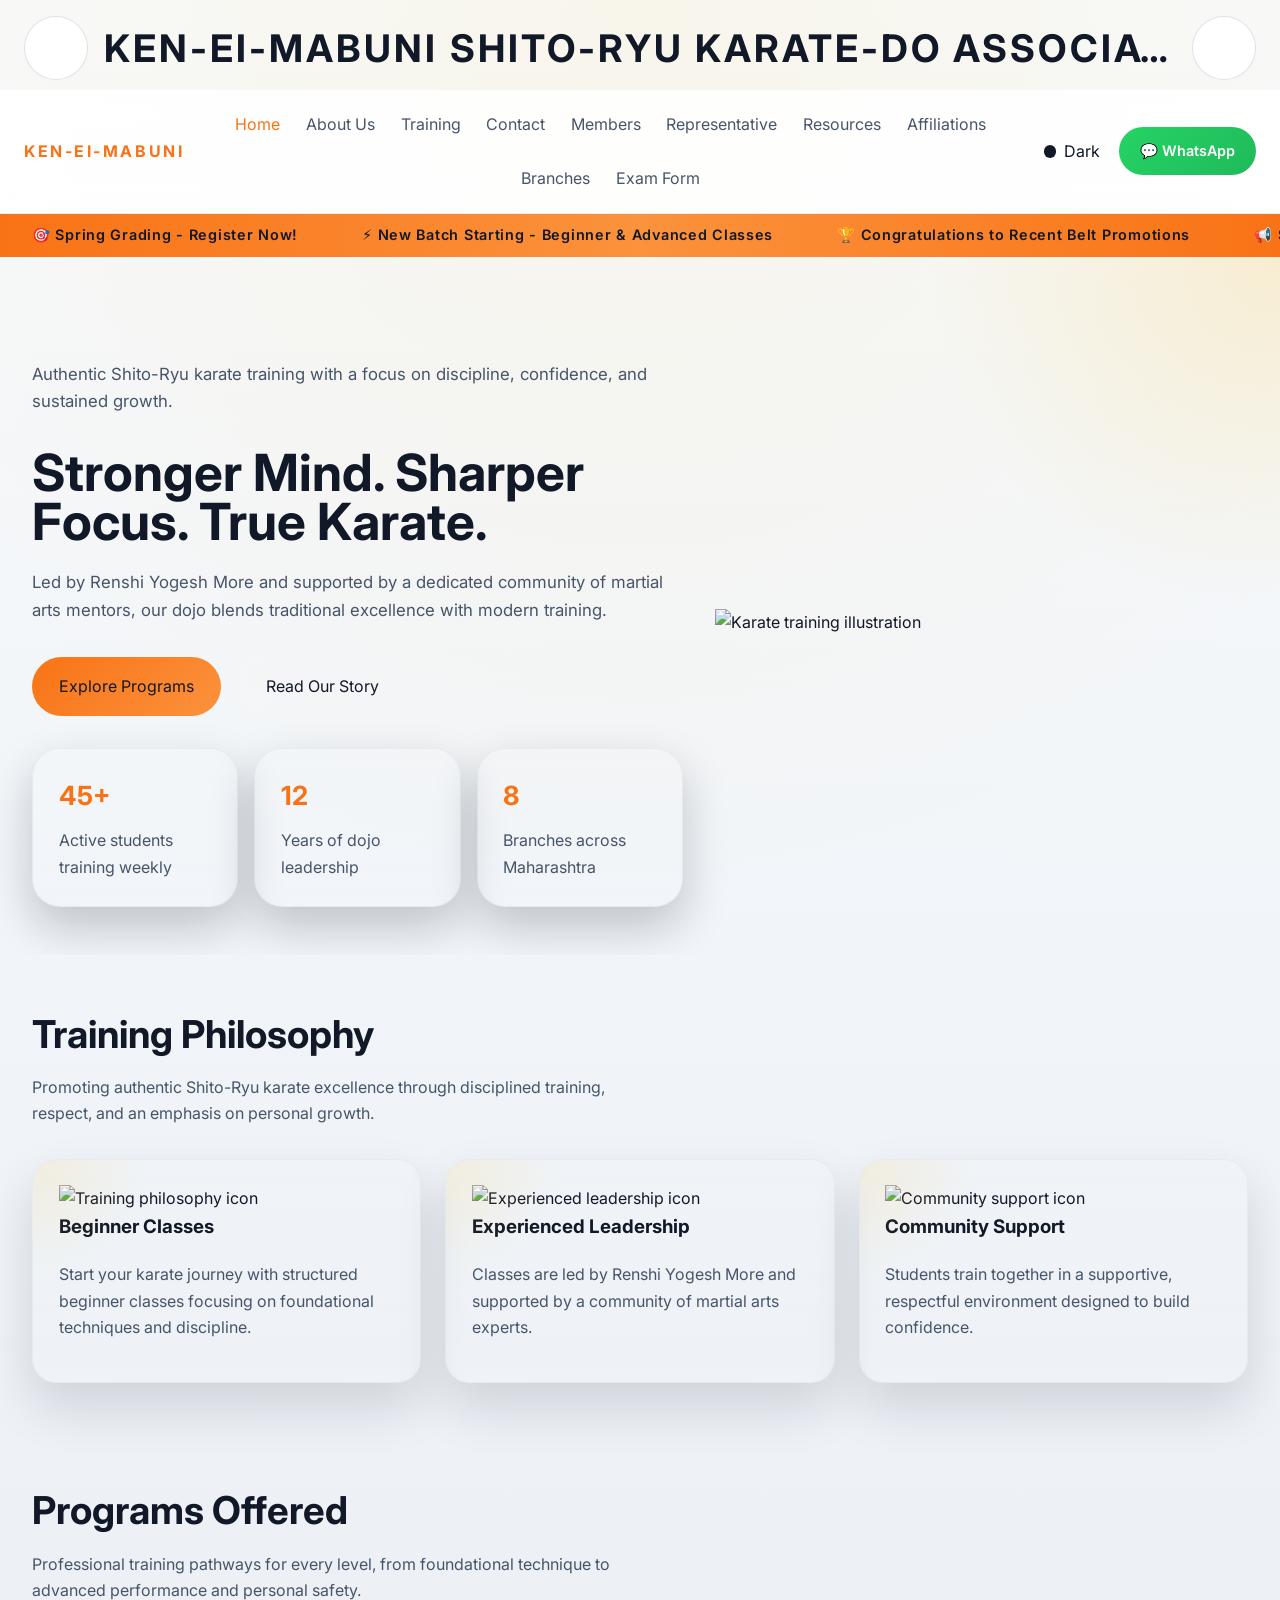
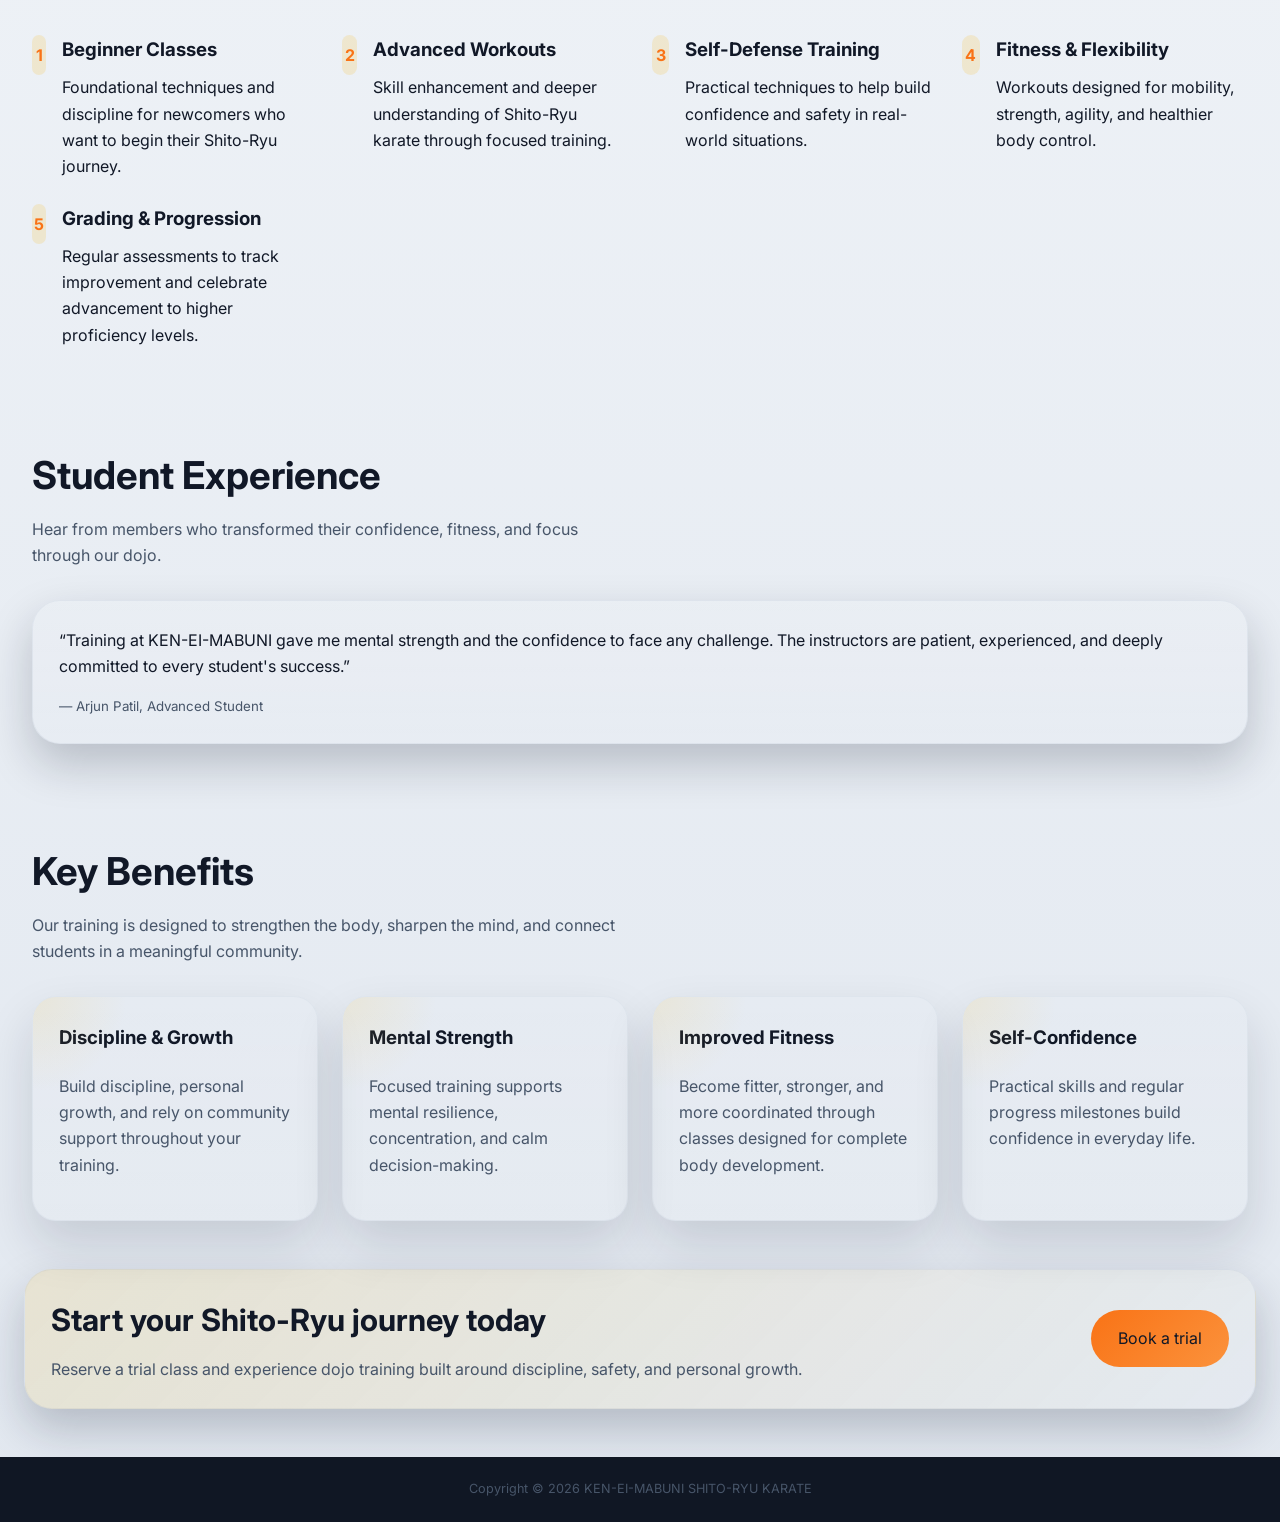
==== index.html @ 8b2d8240 "Add files via upload" ====
<!DOCTYPE html>
<html lang="en">
<head>
  <meta charset="UTF-8">
  <meta name="viewport" content="width=device-width, initial-scale=1.0">
  <title>KEN-EI-MABUNI SHITO-RYU KARATE | Home</title>
  <link rel="stylesheet" href="styles.css">
  <link rel="preconnect" href="https://fonts.googleapis.com">
  <link rel="preconnect" href="https://fonts.gstatic.com" crossorigin>
  <link href="https://fonts.googleapis.com/css2?family=Inter:wght@400;500;600;700;800&display=swap" rel="stylesheet">
</head>
<body>
  <div class="site-shell">
     

    <header class="site-header">
      <div class="header-top">
        <div class="header-logo">
          <img src="assets/Logo and other images/India Associaion logo right.png" alt="">
        </div>
        <div class="header-brand">
          <div class="brand-title" style="font-size: 38px;">KEN-EI-MABUNI SHITO-RYU KARATE-DO ASSOCIATION</div>
        </div>
        <div class="header-logo">
          <img src="assets/Logo and other images/Maha Associaion logo Left.png" alt="">
        </div>
      </div>
      <nav class="navbar" aria-label="Primary navigation">
        <div class="site-title">KEN-EI-MABUNI</div>
        <div class="nav-links" data-menu>
          <a href="index.html">Home</a>
          <a href="about.html">About Us</a>
          <a href="Training.html">Training</a>
          <a href="contact.html">Contact</a>
          <a href="members.html">Members</a>
          <a href="representative.html">Representative</a>
          <a href="resources.html">Resources</a>
          <a href="affiliations.html">Affiliations</a>
          <a href="branches.html">Branches</a>
          <a href="exam.html">Exam Form</a>
        </div>
        <div class="navbar-right">
          <button class="theme-toggle" type="button" aria-label="Toggle theme"><span></span>Light</button>
          <a href="https://wa.me/919850543090?text=Hello%20I%20am%20interested%20in%20Karate%20classes" target="_blank" class="whatsapp-btn">💬 WhatsApp</a>
          <button class="menu-toggle" aria-expanded="false" aria-label="Open navigation">
            <span></span>
          </button>
        </div>
      </nav>
      <div class="updates-ticker">
        <div class="updates-ticker-content">
          <div class="ticker-item">🎯 Spring Grading - Register Now!</div>
          <div class="ticker-item">⚡ New Batch Starting - Beginner & Advanced Classes</div>
          <div class="ticker-item">🏆 Congratulations to Recent Belt Promotions</div>
          <div class="ticker-item">📢 Special Weekend Workshops - Self-Defense Focus</div>
          <div class="ticker-item">🎯 Spring Grading - Register Now!</div>
        </div>
      </div>
    </header>

    <main>
      <section class="hero">
        <div class="hero-grid">
          <div class="hero-copy">
            <p>Authentic Shito-Ryu karate training with a focus on discipline, confidence, and sustained growth.</p>
            <h1>Stronger Mind. Sharper Focus. True Karate.</h1>
            <p>Led by Renshi Yogesh More and supported by a dedicated community of martial arts mentors, our dojo blends traditional excellence with modern training.</p>
            <div class="hero-actions">
              <a class="btn-primary" href="services.html">Explore Programs</a>
              <a class="btn-secondary" href="about.html">Read Our Story</a>
            </div>
            <div class="hero-badges">
              <div class="badge-card">
                <strong>45+</strong>
                <span>Active students training weekly</span>
              </div>
              <div class="badge-card">
                <strong>12</strong>
                <span>Years of dojo leadership</span>
              </div>
              <div class="badge-card">
                <strong>8</strong>
                <span>Branches across Maharashtra</span>
              </div>
            </div>
          </div>
          <div class="">
            <img src="assets/Logo and other images/Yog-dress-3-777x1024.png" alt="Karate training illustration">
          </div>
        </div>
      </section>

      <section class="section">
        <div class="section-header">
          <h2>Training Philosophy</h2>
          <p>Promoting authentic Shito-Ryu karate excellence through disciplined training, respect, and an emphasis on personal growth.</p>
        </div>
        <div class="feature-grid">
          <div class="feature-card">
            <img src="assets/Logo and other images/Beginner Classes.jpg" alt="Training philosophy icon">
            <h3>Beginner Classes</h3>
            <p>Start your karate journey with structured beginner classes focusing on foundational techniques and discipline.</p>
          </div>
          <div class="feature-card">
            <img src="assets/Logo and other images/Experienced Leadership.jpg" alt="Experienced leadership icon">
            <h3>Experienced Leadership</h3>
            <p>Classes are led by Renshi Yogesh More and supported by a community of martial arts experts.</p>
          </div>
          <div class="feature-card">
            <img src="assets/Logo and other images/Community Support.jpg" alt="Community support icon">
            <h3>Community Support</h3>
            <p>Students train together in a supportive, respectful environment designed to build confidence.</p>
          </div>
        </div>
      </section>

      <section class="section" id="programs">
        <div class="section-header">
          <h2>Programs Offered</h2>
          <p>Professional training pathways for every level, from foundational technique to advanced performance and personal safety.</p>
        </div>
        <div class="cards-row">
          <div class="list-card">
            <div class="list-card-icon">1</div>
            <div class="list-card-content">
              <h3>Beginner Classes</h3>
              <p>Foundational techniques and discipline for newcomers who want to begin their Shito-Ryu journey.</p>
            </div>
          </div>
          <div class="list-card">
            <div class="list-card-icon">2</div>
            <div class="list-card-content">
              <h3>Advanced Workouts</h3>
              <p>Skill enhancement and deeper understanding of Shito-Ryu karate through focused training.</p>
            </div>
          </div>
          <div class="list-card">
            <div class="list-card-icon">3</div>
            <div class="list-card-content">
              <h3>Self-Defense Training</h3>
              <p>Practical techniques to help build confidence and safety in real-world situations.</p>
            </div>
          </div>
          <div class="list-card">
            <div class="list-card-icon">4</div>
            <div class="list-card-content">
              <h3>Fitness & Flexibility</h3>
              <p>Workouts designed for mobility, strength, agility, and healthier body control.</p>
            </div>
          </div>
          <div class="list-card">
            <div class="list-card-icon">5</div>
            <div class="list-card-content">
              <h3>Grading & Progression</h3>
              <p>Regular assessments to track improvement and celebrate advancement to higher proficiency levels.</p>
            </div>
          </div>
        </div>
      </section>

      <section class="section">
        <div class="section-header">
          <h2>Student Experience</h2>
          <p>Hear from members who transformed their confidence, fitness, and focus through our dojo.</p>
        </div>
        <div class="testimonial-card">
          <p>“Training at KEN-EI-MABUNI gave me mental strength and the confidence to face any challenge. The instructors are patient, experienced, and deeply committed to every student's success.”</p>
          <small>— Arjun Patil, Advanced Student</small>
        </div>
      </section>

      <section class="section">
        <div class="section-header">
          <h2>Key Benefits</h2>
          <p>Our training is designed to strengthen the body, sharpen the mind, and connect students in a meaningful community.</p>
        </div>
        <div class="feature-grid">
          <div class="feature-card">
            <h3>Discipline & Growth</h3>
            <p>Build discipline, personal growth, and rely on community support throughout your training.</p>
          </div>
          <div class="feature-card">
            <h3>Mental Strength</h3>
            <p>Focused training supports mental resilience, concentration, and calm decision-making.</p>
          </div>
          <div class="feature-card">
            <h3>Improved Fitness</h3>
            <p>Become fitter, stronger, and more coordinated through classes designed for complete body development.</p>
          </div>
          <div class="feature-card">
            <h3>Self-Confidence</h3>
            <p>Practical skills and regular progress milestones build confidence in everyday life.</p>
          </div>
        </div>
      </section>

      <section class="section cta-banner">
        <div class="cta-card">
          <div>
            <h2>Start your Shito-Ryu journey today</h2>
            <p>Reserve a trial class and experience dojo training built around discipline, safety, and personal growth.</p>
          </div>
          <a class="btn-primary" href="contact.html">Book a trial</a>
        </div>
      </section>
    </main>

    <footer class="footer">
      <small>Copyright © 2026 KEN-EI-MABUNI SHITO-RYU KARATE</small>
    </footer>
  </div>
  <script src="script.js"></script>
</body>
</html>
---- styles.css ----
:root {
  color-scheme: dark;
  --bg-gradient: radial-gradient(circle at top, rgba(251, 191, 36, 0.12), transparent 32%),
    linear-gradient(180deg, #020617 0%, #0b1222 100%);
  --surface: #111827;
  --surface-soft: #1f2937;
  --surface-muted: #334155;
  --text: #e2e8f0;
  --text-muted: #94a3b8;
  --accent: #fbbf24;
  --accent-strong: #f59e0b;
  --border: rgba(148, 163, 184, 0.15);
  --header-bg: rgba(8, 15, 29, 0.82);
  --header-border: rgba(148, 163, 184, 0.08);
  --shadow: 0 30px 60px rgba(15, 23, 42, 0.35);
}

body.theme-light {
  color-scheme: light;
  --bg-gradient: radial-gradient(circle at top, rgba(251, 191, 36, 0.08), transparent 28%),
    linear-gradient(180deg, #f8fafc 0%, #e2e8f0 100%);
  --surface: #ffffff;
  --surface-soft: #f1f5f9;
  --surface-muted: #94a3b8;
  --text: #111827;
  --text-muted: #475569;
  --accent: #f97316;
  --accent-strong: #fb923c;
  --border: rgba(15, 23, 42, 0.12);
  --header-bg: rgba(255, 255, 255, 0.88);
  --header-border: rgba(15, 23, 42, 0.08);
  --shadow: 0 24px 50px rgba(15, 23, 42, 0.14);
}

* {
  box-sizing: border-box;
}

html {
  scroll-behavior: smooth;
}

body {
  margin: 0;
  font-family: Inter, system-ui, -apple-system, BlinkMacSystemFont, 'Segoe UI', sans-serif;
  background: var(--bg-gradient);
  color: var(--text);
  line-height: 1.65;
}

.updates-ticker {
  background: linear-gradient(90deg, var(--accent), var(--accent-strong), var(--accent));
  color: #111827;
  padding: 0.6rem 0;
  overflow: hidden;
  font-weight: 600;
  font-size: 0.9rem;
  letter-spacing: 0.05em;
}

.updates-ticker-content {
  display: flex;
  animation: scroll-left 30s linear infinite;
  white-space: nowrap;
}

.ticker-item {
  padding: 0 2rem;
  min-width: max-content;
}

@keyframes scroll-left {
  0% { transform: translateX(100%); }
  100% { transform: translateX(-100%); }
}

.updates-ticker-content:hover {
  animation-play-state: paused;
}

img {
  max-width: 100%;
  display: block;
}

a {
  color: inherit;
  text-decoration: none;
}

button,
input,
textarea {
  font: inherit;
}

.site-shell {
  position: relative;
  min-height: 100vh;
  display: flex;
  flex-direction: column;
}

.site-header {
  position: static;
  z-index: 100;
  background: transparent;
  width: 100%;
}

.header-top {
  width: 100%;
  max-width: none;
  margin: 0;
  padding: 1rem clamp(1rem, 4vw, 1.5rem) 0.6rem;
  display: flex;
  align-items: center;
  justify-content: space-between;
  gap: 1rem;
  flex-wrap: wrap;
}

.header-logo {
  width: 64px;
  height: 64px;
  border-radius: 50%;
  background: var(--surface);
  border: 1px solid var(--border);
  display: grid;
  place-items: center;
  font-size: 1.5rem;
  font-weight: 700;
  color: var(--accent);
}

.header-brand {
  flex: 1;
  min-width: 0;
  display: flex;
  align-items: center;
  justify-content: center;
}

.brand-title {
  color: var(--text);
  font-size: 1rem;
  font-weight: 700;
  letter-spacing: 0.08em;
  white-space: nowrap;
  overflow: hidden;
  text-overflow: ellipsis;
}

.navbar {
  position: sticky;
  top: 0;
  z-index: 200;
  width: 100%;
  max-width: none;
  margin: 0;
  padding: 1rem clamp(1rem, 4vw, 1.5rem);
  display: grid;
  grid-template-columns: auto 1fr auto;
  align-items: center;
  gap: 1rem;
  backdrop-filter: blur(18px);
  background: var(--header-bg, rgba(8, 15, 29, 0.92));
  border-bottom: 1px solid var(--header-border, rgba(148, 163, 184, 0.12));
}

.site-title {
  justify-self: start;
}

.nav-links {
  justify-self: center;
  display: flex;
  flex-wrap: wrap;
  justify-content: center;
  gap: 1rem;
}

.navbar-right {
  display: flex;
  align-items: center;
  justify-self: end;
  gap: 0.75rem;
}

.whatsapp-btn {
  display: inline-flex;
  align-items: center;
  justify-content: center;
  gap: 0.5rem;
  padding: 0.75rem 1.3rem;
  background: linear-gradient(135deg, #25d366, #20ba5a);
  color: white;
  border: none;
  border-radius: 999px;
  font-size: 0.9rem;
  font-weight: 600;
  cursor: pointer;
  text-decoration: none;
  transition: transform 0.2s ease, box-shadow 0.2s ease;
  white-space: nowrap;
}

.whatsapp-btn:hover {
  transform: translateY(-2px);
  box-shadow: 0 8px 24px rgba(37, 211, 102, 0.35);
}

.page-banner {
  width: 100%;
  margin: 0;
  padding: 1rem 1.5rem;
  display: grid;
  grid-template-columns: 180px 1fr 180px;
  align-items: center;
  gap: 1.5rem;
  background: rgba(255, 255, 255, 0.08);
  border-bottom: 1px solid rgba(255, 255, 255, 0.14);
  backdrop-filter: blur(14px);
}

.page-banner-panel {
  display: flex;
  justify-content: center;
  align-items: center;
  height: 140px;
  overflow: hidden;
}

.page-banner-panel img {
  width: auto;
  max-width: 100%;
  height: 100%;
  object-fit: contain;
}

.page-banner-copy {
  text-align: center;
}

.page-banner-title {
  margin: 0;
  font-size: clamp(2rem, 3vw, 3rem);
  font-weight: 800;
  letter-spacing: 0.12em;
  line-height: 1.05;
  text-transform: uppercase;
}

.page-banner-subtitle {
  margin: 0.75rem auto 0;
  max-width: 54rem;
  color: var(--text-muted);
  font-size: 0.95rem;
  line-height: 1.6;
}

@media (max-width: 900px) {
  .page-banner {
    width: 100%;
    grid-template-columns: 100px 1fr 100px;
    text-align: center;
    padding: 0.8rem 1rem;
  }

  .page-banner-panel {
    height: 100px;
  }

  .page-banner-title {
    font-size: clamp(1.5rem, 4vw, 2.2rem);
  }

  .page-banner-subtitle {
    font-size: 0.8rem;
    max-width: 100%;
  }
}

.site-title {
  font-size: 1rem;
  font-weight: 700;
  letter-spacing: 0.16em;
  text-transform: uppercase;
  color: var(--accent);
}

.nav-links {
  display: flex;
  flex-wrap: wrap;
  gap: 1rem;
  align-items: center;
}

.nav-links a {
  color: var(--text-muted);
  transition: color 0.2s ease;
}

.nav-links a:hover,
.nav-links a.active {
  color: var(--accent);
}

.hero {
  position: relative;
  overflow: hidden;
  padding: 5rem clamp(1rem, 4vw, 2rem) 3rem;
}

.hero::after {
  content: '';
  position: absolute;
  inset: 0;
  background: radial-gradient(circle at top right, rgba(251, 191, 36, 0.18), transparent 24%);
  pointer-events: none;
}

.hero-grid,
.section,
.affiliation-hero-grid,
.cards-row,
.feature-grid,
.contact-grid,
.affiliation-grid,
.exam-form-container {
  max-width: min(1320px, 100%);
  width: 100%;
  margin: 0 auto;
}

.hero-grid {
  display: grid;
  grid-template-columns: 1.1fr 0.9fr;
  gap: 2rem;
  align-items: center;
}

.hero-copy {
  position: relative;
  z-index: 1;
}

.hero-copy h1 {
  margin: 0;
  font-size: clamp(2.8rem, 4vw, 4.5rem);
  line-height: 0.95;
}

.hero-copy p {
  max-width: 42rem;
  color: var(--text-muted);
  margin: 1.5rem 0 2rem;
  font-size: 1.05rem;
}

.hero-copy .hero-actions {
  display: flex;
  flex-wrap: wrap;
  gap: 1rem;
}

.btn-primary,
.btn-secondary {
  display: inline-flex;
  align-items: center;
  justify-content: center;
  border: none;
  border-radius: 999px;
  padding: 0.95rem 1.7rem;
  cursor: pointer;
  transition: transform 0.2s ease, background-color 0.2s ease;
}

.btn-primary {
  background: linear-gradient(135deg, var(--accent), var(--accent-strong));
  color: #111827;
}

.btn-secondary {
  background: rgba(255,255,255,0.08);
  color: var(--text);
  border: 1px solid rgba(255,255,255,0.08);
}

.btn-primary:hover,
.btn-secondary:hover {
  transform: translateY(-1px);
}

.hero-image {
  position: relative;
  min-height: 420px;
  border-radius: 32px;
  overflow: hidden;
  background: linear-gradient(180deg, rgba(15, 23, 42, 0.8), rgba(15, 23, 42, 0.2)),
    url('assets/hero-karate.svg') center/cover no-repeat;
}

.section {
  max-width: min(1320px, 100%);
  width: 100%;
  margin: 0 auto;
  padding: 3rem clamp(1rem, 4vw, 2rem);
}

.section-header {
  display: flex;
  flex-direction: column;
  gap: 0.5rem;
  margin-bottom: 2rem;
}

.section-header h2 {
  margin: 0;
  font-size: clamp(2rem, 3vw, 2.8rem);
}

.section-header p {
  margin: 0;
  color: var(--text-muted);
  max-width: 60ch;
}

.affiliation-hero {
  background: linear-gradient(180deg, rgba(15, 23, 42, 0.95), rgba(15, 23, 42, 0.16));
}

.affiliation-hero .section-header {
  align-items: center;
}

.affiliation-hero-banner {
  position: relative;
  width: 100%;
  max-width: 1200px;
  overflow: hidden;
  border-radius: 28px;
}

.affiliation-hero-banner img {
  width: 100%;
  display: block;
}

.affiliation-hero-btn {
  position: absolute;
  right: 28rem;
  bottom: 3rem;
  left: auto;
  transform: none;
  z-index: 2;
  box-shadow: 0 18px 35px rgba(0, 0, 0, 0.3);
  padding: 1rem 2.2rem;
  font-size: 1rem;
  white-space: nowrap;
}

@media (max-width: 900px) {
  .affiliation-hero-btn {
    right: 1.5rem;
    bottom: 1.5rem;
    padding: 0.9rem 1.6rem;
    font-size: 0.95rem;
  }
}


.affiliation-hero-grid {
  display: grid;
  grid-template-columns: 1.1fr 0.9fr;
  gap: 2rem;
  align-items: center;
}

.eyebrow {
  margin: 0 0 0.6rem;
  color: var(--accent);
  font-weight: 700;
  text-transform: uppercase;
  letter-spacing: 0.2em;
  font-size: 0.8rem;
}

.hero-visual {
  position: relative;
  min-height: 320px;
  background: linear-gradient(180deg, rgba(255, 255, 255, 0.1), rgba(255,255,255,0.03));
  border-radius: 28px;
  display: grid;
  place-items: center;
  padding: 2rem;
}

.hero-visual-card {
  background: rgba(255,255,255,0.06);
  border: 1px solid rgba(255,255,255,0.12);
  border-radius: 28px;
  padding: 2rem;
  max-width: 100%;
}

.hero-visual-label {
  text-transform: uppercase;
  color: var(--accent);
  font-weight: 700;
  letter-spacing: 0.16em;
  margin-bottom: 0.75rem;
}

.affiliation-grid {
  display: grid;
  grid-template-columns: repeat(auto-fit, minmax(260px, 1fr));
  gap: 1.5rem;
}

.affiliation-card {
  background: var(--surface);
  border: 1px solid var(--border);
  border-radius: 28px;
  padding: 1.8rem;
  box-shadow: var(--shadow);
  display: grid;
  gap: 1rem;
}

.affiliation-logo {
  width: 74px;
  height: 74px;
  display: inline-grid;
  place-items: center;
  border-radius: 20px;
  background: var(--surface-soft);
  color: var(--accent);
  font-weight: 700;
  font-size: 1.1rem;
}

.affiliation-card h3 {
  margin: 0;
  font-size: 1.15rem;
}

.affiliation-card p {
  margin: 0;
  color: var(--text-muted);
}

.affiliation-commitment {
  padding-top: 0;
}

.affiliation-panel {
  display: flex;
  align-items: center;
  gap: 1.25rem;
  padding: 1.8rem;
  border-radius: 28px;
  background: rgba(255, 255, 255, 0.04);
  border: 1px solid rgba(255, 255, 255, 0.08);
  box-shadow: var(--shadow);
}

.affiliation-panel h3 {
  margin: 0 0 0.5rem;
}

.panel-icon {
  width: 64px;
  height: 64px;
  display: grid;
  place-items: center;
  border-radius: 18px;
  background: rgba(251, 191, 36, 0.16);
  color: var(--accent);
  font-size: 1.7rem;
}

.feature-grid,
.services-grid,
.gallery-grid,
.resources-list,
.branches-grid {
  display: grid;
  gap: 1.5rem;
}

.feature-grid {
  grid-template-columns: repeat(auto-fit, minmax(220px, 1fr));
}

.feature-card,
.service-card,
.resource-card,
.branch-card,
.profile-card {
  background: linear-gradient(180deg, rgba(255, 255, 255, 0.03), rgba(255,255,255,0.06));
  border: 1px solid rgba(148, 163, 184, 0.1);
  border-radius: 24px;
  padding: 1.6rem;
  position: relative;
  overflow: hidden;
  box-shadow: var(--shadow);
}

.feature-card h3,
.service-card h3,
.resource-card h3,
.branch-card h3,
.profile-card h3 {
  margin-top: 0;
}

.feature-card p,
.service-card p,
.resource-card p,
.branch-card p,
.profile-card p {
  color: var(--text-muted);
}

.feature-card::before,
.service-card::before,
.resource-card::before,
.branch-card::before,
.profile-card::before {
  content: '';
  position: absolute;
  inset: 0;
  pointer-events: none;
  background: radial-gradient(circle at top left, rgba(251, 191, 36, 0.12), transparent 26%);
}

.service-card {
  display: grid;
  grid-template-columns: 1fr;
  gap: 1rem;
}

.service-card img {
  border-radius: 18px;
  min-height: 180px;
  object-fit: cover;
}

.cards-row {
  display: grid;
  grid-template-columns: repeat(auto-fit, minmax(240px, 1fr));
  gap: 1.5rem;
}

.list-card {
  display: flex;
  gap: 1rem;
  align-items: flex-start;
}

.list-card-icon {
  width: 2.5rem;
  height: 2.5rem;
  border-radius: 14px;
  background: rgba(251, 191, 36, 0.18);
  display: grid;
  place-items: center;
  color: var(--accent);
  font-weight: 700;
}

.list-card-content h3 {
  margin: 0 0 0.5rem;
}

.list-card-content p {
  margin: 0;
}

.text-grid {
  display: grid;
  gap: 1rem;
}

.section-quote {
  margin: 2rem 0;
  padding: 1.8rem 1.6rem;
  border-radius: 24px;
  background: rgba(255,255,255,0.04);
  border: 1px solid rgba(255,255,255,0.08);
}

.section-quote p {
  margin: 0;
  color: var(--text);
  font-size: 1.05rem;
}

.section-quote span {
  display: block;
  margin-top: 0.75rem;
  color: var(--accent);
  font-weight: 700;
}

.gallery-grid {
  grid-template-columns: repeat(auto-fit, minmax(220px, 1fr));
}

.gallery-grid.representative-grid {
  grid-template-columns: repeat(3, 1fr);
}

.gallery-grid.members-grid {
  grid-template-columns: repeat(5, 1fr);
}

.gallery-card {
  position: relative;
  overflow: hidden;
  border-radius: 24px;
}

.gallery-card img {
  width: 100%;
  height: 100%;
  display: block;
  object-fit: cover;
  transition: transform 0.4s ease;
}

.gallery-card:hover img {
  transform: scale(1.05);
}

.overlay {
  position: absolute;
  inset: 0;
  background: linear-gradient(180deg, transparent 45%, rgba(15, 23, 42, 0.9));
  display: flex;
  align-items: flex-end;
  justify-content: center;
  padding: 1.4rem;
  color: white;
  opacity: 0;
  transform: translateY(8px);
  transition: opacity 0.25s ease, transform 0.25s ease;
}

.gallery-card:hover .overlay {
  opacity: 1;
  transform: translateY(0);
}

.overlay h3,
.overlay p {
  margin: 0;
}

.footer {
  margin-top: auto;
  padding: 1.4rem clamp(1rem, 4vw, 1.5rem);
  background: rgba(8, 15, 29, 0.96);
  text-align: center;
  color: var(--text-muted);
  font-size: 0.95rem;
}

.section iframe,
.branch-map {
  width: 100%;
  border: 0;
  min-height: 300px;
  border-radius: 24px;
}

.contact-grid {
  display: grid;
  grid-template-columns: 1.2fr 0.9fr;
  gap: 1.5rem;
}

.contact-card,
.map-card {
  background: var(--surface);
  border-radius: 28px;
  border: 1px solid rgba(148, 163, 184, 0.1);
  padding: 1.8rem;
}

.contact-card h3,
.map-card h3 {
  margin-top: 0;
}

.contact-list {
  list-style: none;
  padding: 0;
  margin: 1rem 0 0;
  display: grid;
  gap: 0.9rem;
}

.contact-list li {
  display: flex;
  gap: 0.85rem;
  align-items: flex-start;
  color: var(--text-muted);
}

.contact-list li strong {
  color: var(--text);
  min-width: 120px;
  display: inline-block;
}

.form-field {
  display: grid;
  gap: 0.6rem;
  margin-bottom: 1rem;
}

.form-field label {
  font-size: 0.95rem;
  color: var(--text-muted);
}

.form-field input,
.form-field textarea {
  width: 100%;
  border: 1px solid rgba(148, 163, 184, 0.12);
  border-radius: 16px;
  padding: 0.95rem 1rem;
  background: rgba(255,255,255,0.04);
  color: var(--text);
}

.form-field textarea {
  min-height: 150px;
  resize: vertical;
}

.submit-btn {
  margin-top: 0.5rem;
}

.submit-btn button {
  width: 100%;
  background: linear-gradient(135deg, var(--accent), var(--accent-strong));
  border: none;
  border-radius: 999px;
  padding: 0.95rem 1.2rem;
  color: #111827;
  cursor: pointer;
}

footer small {
  display: block;
}

.exam-form-container {
  max-width: 700px;
  margin: 2rem auto;
  background: var(--surface);
  border-radius: 28px;
  border: 1px solid var(--border);
  padding: 2rem;
  box-shadow: var(--shadow);
}

.form-section {
  margin-bottom: 2rem;
}

.form-section h3 {
  margin-top: 0;
  color: var(--accent);
  font-size: 1.25rem;
}

.form-grid {
  display: grid;
  grid-template-columns: 1fr 1fr;
  gap: 1.2rem;
}

.form-full {
  grid-column: 1 / -1;
}

.form-field select {
  width: 100%;
  border: 1px solid rgba(148, 163, 184, 0.12);
  border-radius: 16px;
  padding: 0.95rem 1rem;
  background: rgba(255,255,255,0.04);
  color: var(--text);
  font-size: 0.95rem;
}

.form-field select option {
  background: var(--surface);
  color: var(--text);
}

.fee-summary {
  background: rgba(251, 191, 36, 0.1);
  border: 1px solid rgba(251, 191, 36, 0.2);
  border-radius: 16px;
  padding: 1.4rem;
  margin: 1.5rem 0;
  grid-column: 1 / -1;
}

.fee-summary h4 {
  margin: 0 0 0.8rem;
  color: var(--accent);
}

.fee-item {
  display: flex;
  justify-content: space-between;
  margin-bottom: 0.6rem;
  font-size: 0.95rem;
}

.fee-total {
  display: flex;
  justify-content: space-between;
  font-weight: 700;
  font-size: 1.1rem;
  border-top: 1px solid rgba(251, 191, 36, 0.3);
  padding-top: 0.8rem;
  margin-top: 0.8rem;
}

.payment-section {
  grid-column: 1 / -1;
  background: rgba(255,255,255,0.04);
  border-radius: 16px;
  padding: 1.2rem;
  margin-top: 1rem;
}

.payment-status {
  display: flex;
  align-items: center;
  gap: 0.7rem;
  margin-bottom: 1rem;
  padding: 0.9rem;
  background: rgba(15, 23, 42, 0.4);
  border-radius: 12px;
  font-size: 0.95rem;
}

.payment-status.pending {
  color: #fbbf24;
}

.payment-status.completed {
  color: #10b981;
}

.payment-icon {
  font-size: 1.2rem;
}

.payment-methods {
  display: grid;
  grid-template-columns: 1fr 1fr;
  gap: 0.8rem;
  margin-bottom: 1rem;
}

.payment-btn {
  padding: 0.8rem;
  border: 1px solid var(--border);
  background: rgba(255,255,255,0.05);
  border-radius: 12px;
  color: var(--text);
  cursor: pointer;
  transition: all 0.2s ease;
  font-weight: 600;
}

.payment-btn:hover,
.payment-btn.active {
  background: var(--accent);
  color: #111827;
  border-color: var(--accent);
}

.submit-disabled {
  opacity: 0.5;
  cursor: not-allowed;
}

.submit-disabled:hover {
  transform: none !important;
}

.hero-badges,
.stats-grid {
  display: grid;
  grid-template-columns: repeat(auto-fit, minmax(180px, 1fr));
  gap: 1rem;
  margin-top: 2rem;
}

.badge-card,
.testimonial-card,
.cta-card {
  background: linear-gradient(180deg, rgba(255, 255, 255, 0.06), rgba(255, 255, 255, 0.03));
  border: 1px solid rgba(148, 163, 184, 0.13);
  border-radius: 28px;
  padding: 1.6rem;
  box-shadow: 0 20px 45px rgba(15, 23, 42, 0.22);
  transition: transform 0.25s ease, border-color 0.25s ease, box-shadow 0.25s ease;
}

.badge-card:hover,
.feature-card:hover,
.service-card:hover,
.branch-card:hover,
.profile-card:hover,
.resource-card:hover,
.testimonial-card:hover,
.cta-card:hover {
  transform: translateY(-4px);
  border-color: rgba(251, 191, 36, 0.32);
}

.badge-card {
  display: grid;
  gap: 0.6rem;
}

.badge-card strong {
  color: var(--accent);
  font-size: 1.65rem;
  display: block;
}

.badge-card span {
  color: var(--text-muted);
}

.testimonial-card {
  display: grid;
  gap: 1rem;
}

.testimonial-card p {
  margin: 0;
  color: var(--text);
}

.testimonial-card small {
  color: var(--text-muted);
}

.cta-banner {
  padding: 0 1.5rem 3rem;
}

.cta-card {
  display: flex;
  align-items: center;
  justify-content: space-between;
  gap: 1.5rem;
  background: linear-gradient(135deg, rgba(251, 191, 36, 0.15), rgba(255,255,255,0.04));
}

.cta-card h2 {
  margin: 0;
  font-size: clamp(1.8rem, 2.4vw, 2.4rem);
}

.cta-card p {
  margin: 0.6rem 0 0;
  color: var(--text-muted);
}

.menu-toggle {
  display: none;
  width: 2.6rem;
  height: 2.6rem;
  border: 1px solid rgba(255,255,255,0.14);
  border-radius: 16px;
  background: rgba(255,255,255,0.04);
  color: var(--text);
  align-items: center;
  justify-content: center;
  cursor: pointer;
  transition: transform 0.2s ease, background-color 0.2s ease;
}

.menu-toggle:hover {
  transform: scale(1.02);
  background: rgba(255,255,255,0.08);
}

.menu-toggle span {
  display: block;
  width: 1.25rem;
  height: 0.14rem;
  background: currentColor;
  border-radius: 999px;
  position: relative;
}

.menu-toggle span::before,
.menu-toggle span::after {
  content: '';
  position: absolute;
  left: 0;
  width: 100%;
  height: 100%;
  background: currentColor;
  border-radius: 999px;
}

.menu-toggle span::before {
  top: -0.35rem;
}

.menu-toggle span::after {
  top: 0.35rem;
}

.theme-toggle {
  display: inline-flex;
  align-items: center;
  justify-content: center;
  gap: 0.5rem;
  min-width: 2.8rem;
  height: 2.8rem;
  border: 1px solid rgba(255, 255, 255, 0.12);
  border-radius: 18px;
  background: rgba(255, 255, 255, 0.06);
  color: var(--text);
  cursor: pointer;
  transition: transform 0.2s ease, background-color 0.2s ease, border-color 0.2s ease;
}

.theme-toggle:hover {
  transform: translateY(-1px);
  background: rgba(255, 255, 255, 0.12);
}

.theme-toggle span {
  width: 0.8rem;
  height: 0.8rem;
  border-radius: 50%;
  display: inline-block;
  background: currentColor;
}

.nav-links {
  transition: max-height 0.3s ease, opacity 0.3s ease;
}

.nav-links[data-menu] {
  overflow: visible;
  max-height: none;
  opacity: 1;
}

.nav-links a {
  padding: 0.35rem 0.3rem;
}

@media (max-width: 900px) {
  .hero-grid,
  .contact-grid {
    grid-template-columns: 1fr;
  }

  .navbar {
    flex-wrap: wrap;
    justify-content: space-between;
    padding-bottom: 0;
  }

  .navbar-right {
    order: 3;
    width: 100%;
    display: flex;
    gap: 0.5rem;
    margin-top: 0.75rem;
  }

  .menu-toggle {
    display: inline-flex;
  }

  .whatsapp-btn {
    flex: 1;
    min-width: 120px;
    padding: 0.6rem 1rem;
    font-size: 0.85rem;
  }

  .nav-links {
    width: 100%;
    display: flex;
    flex-direction: column;
    gap: 1rem;
    padding: 0.75rem 1rem 1rem;
    background: rgba(8, 15, 29, 0.96);
    border-radius: 20px;
    margin-top: 0.75rem;
  }

  .nav-links[data-menu] {
    overflow: hidden;
    max-height: 0;
    opacity: 0;
  }

  .nav-links[data-menu].open {
    max-height: 600px;
    opacity: 1;
  }

  .nav-links a {
    color: var(--text);
    border-bottom: 1px solid rgba(255,255,255,0.06);
  }

  .nav-links a:last-child {
    border-bottom: none;
  }
}

@media (max-width: 640px) {
  .hero {
    padding-top: 3rem;
  }

  .hero-copy h1 {
    font-size: 2.4rem;
  }

  .section {
    padding: 2rem 1rem;
  }

  .btn-primary,
  .btn-secondary {
    width: 100%;
  }

  .cta-card {
    flex-direction: column;
    align-items: flex-start;
  }

  .exam-form-container {
    padding: 1.5rem;
    margin: 1rem 0;
  }

  .form-grid {
    grid-template-columns: 1fr;
  }

  .payment-methods {
    grid-template-columns: 1fr;
  }

  .whatsapp-btn {
    min-width: 100px;
    font-size: 0.8rem;
    padding: 0.6rem 0.8rem;
  }

  .updates-ticker-content {
    animation: scroll-left 40s linear infinite;
  }

  .ticker-item {
    padding: 0 1.5rem;
    font-size: 0.85rem;
  }
}

@media (max-width: 640px) {
  .hero {
    padding-top: 3rem;
  }

  .hero-copy h1 {
    font-size: 2.4rem;
  }

  .section {
    padding: 2rem 1rem;
  }

  .btn-primary,
  .btn-secondary {
    width: 100%;
  }
}
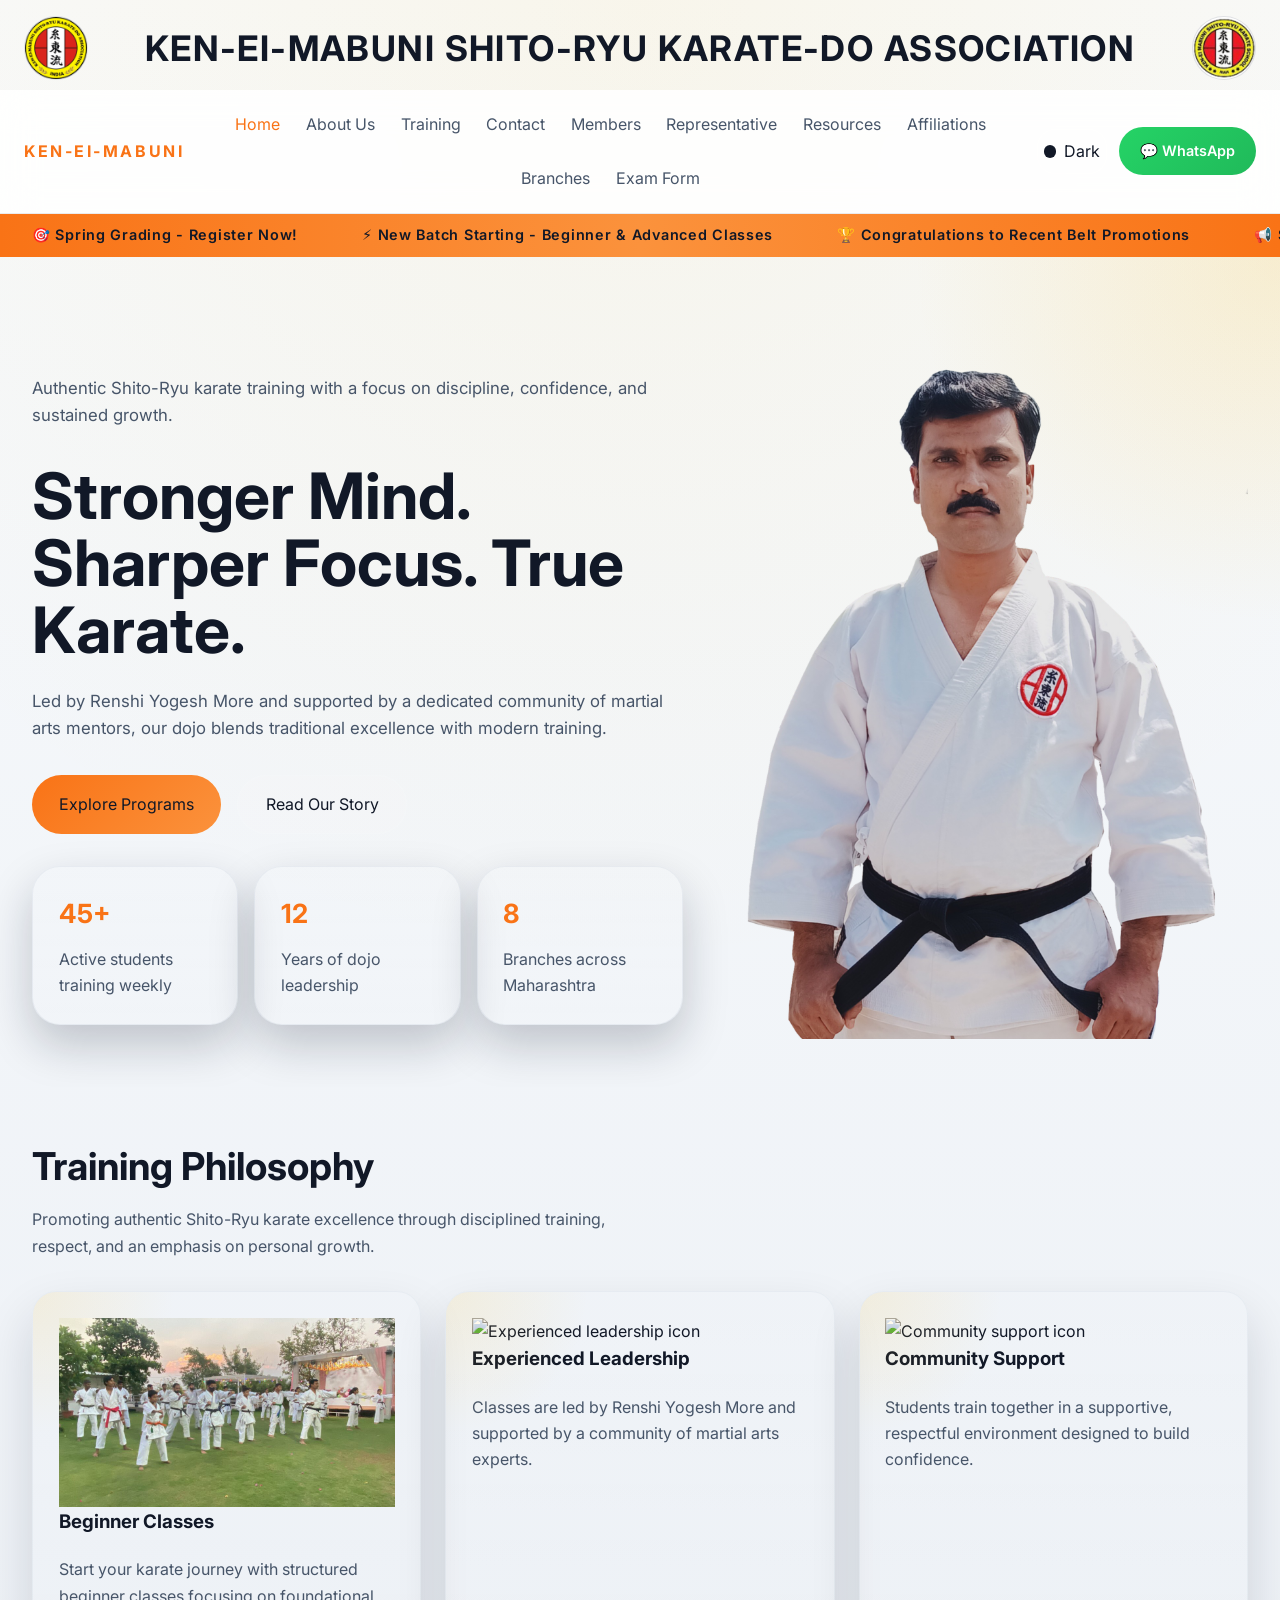
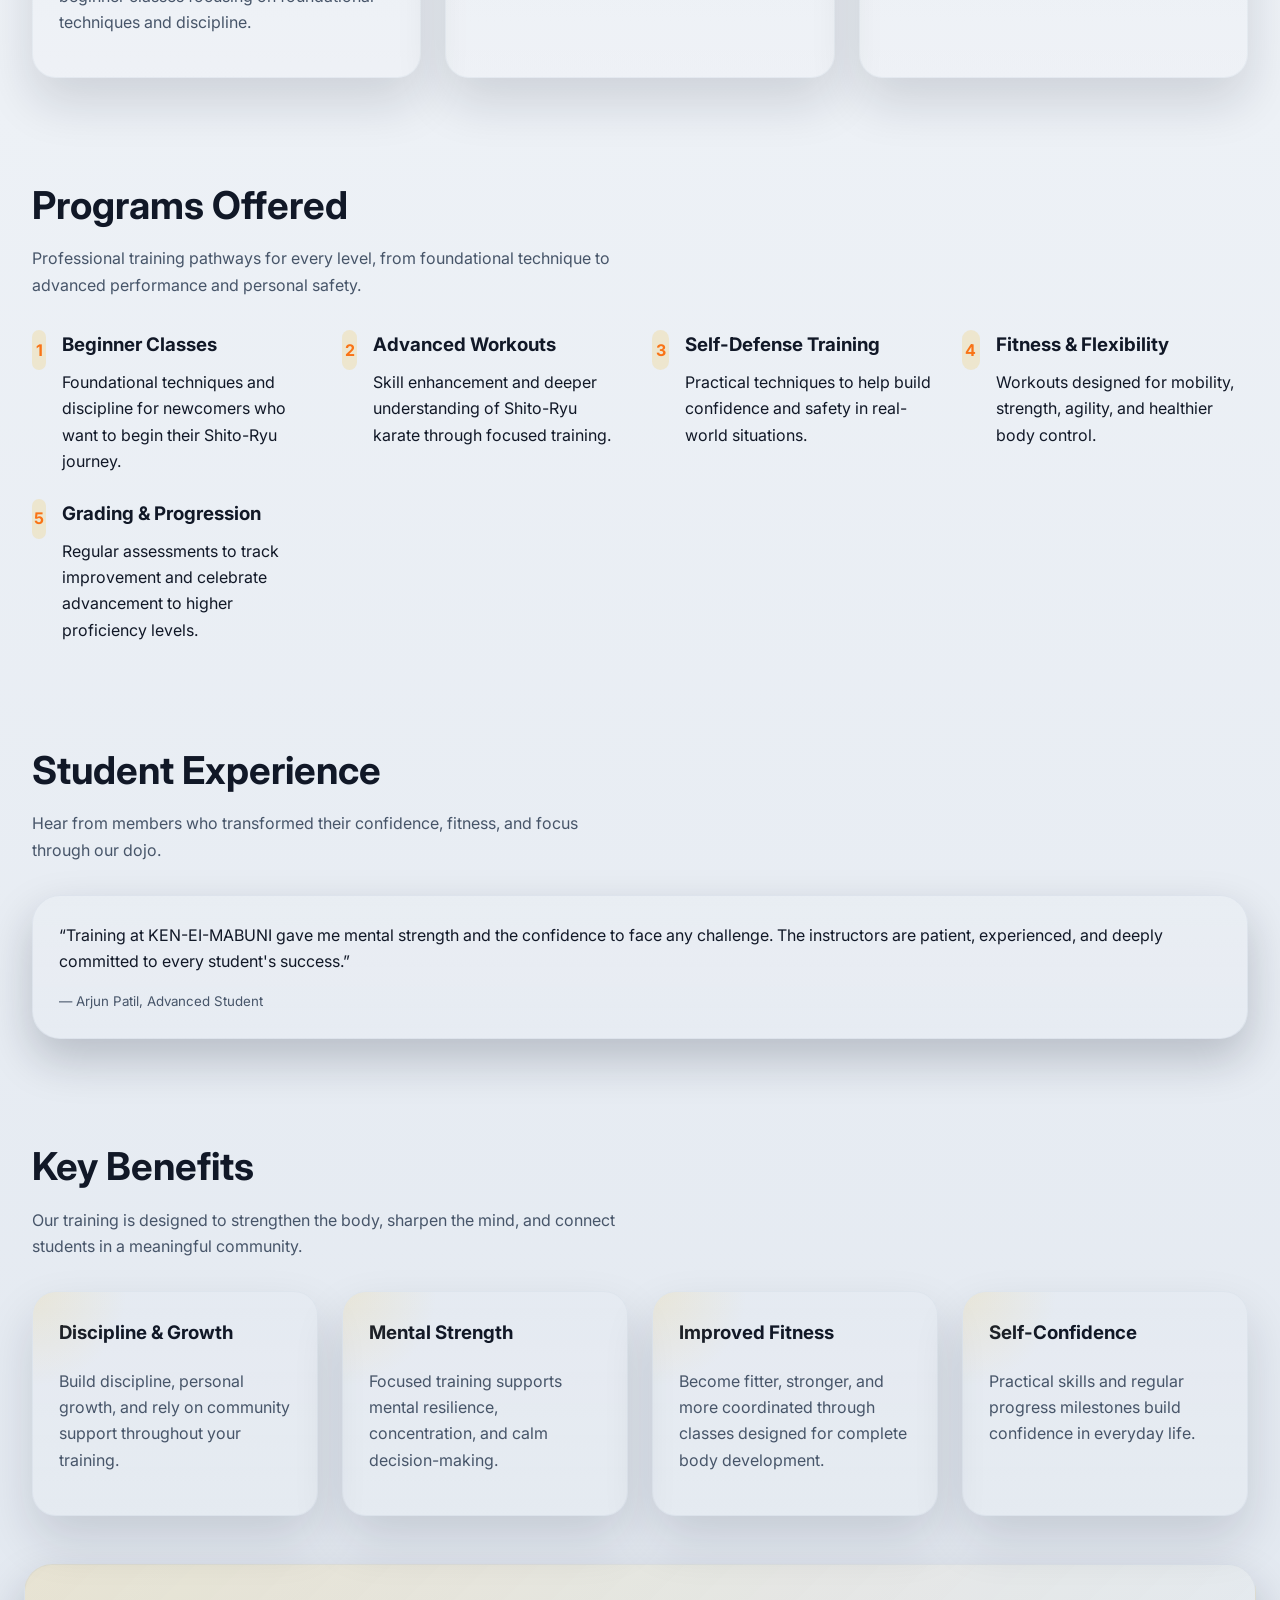
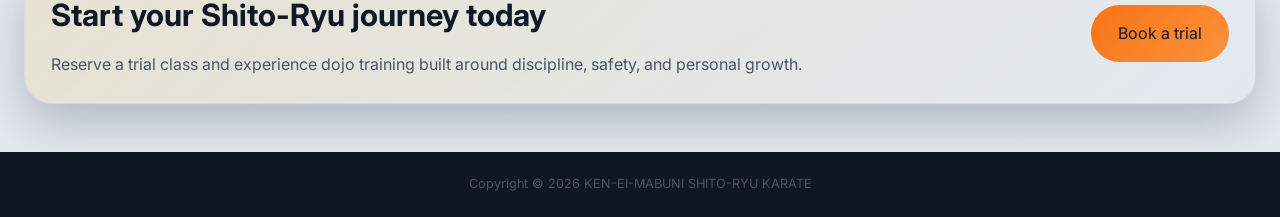
==== commit 83da3065: "Add files via upload" ====
--- a/index.html
+++ b/index.html
@@ -19,7 +19,7 @@
           <img src="assets/Logo and other images/India Associaion logo right.png" alt="">
         </div>
         <div class="header-brand">
-          <div class="brand-title" style="font-size: 38px;">KEN-EI-MABUNI SHITO-RYU KARATE-DO ASSOCIATION</div>
+          <div class="brand-title">KEN-EI-MABUNI SHITO-RYU KARATE-DO ASSOCIATION</div>
         </div>
         <div class="header-logo">
           <img src="assets/Logo and other images/Maha Associaion logo Left.png" alt="">
--- a/styles.css
+++ b/styles.css
@@ -143,12 +143,15 @@
 
 .brand-title {
   color: var(--text);
-  font-size: 1rem;
+  display: block;
+  width: 100%;
+  font-size: clamp(1rem, 3vw, 2.2rem);
   font-weight: 700;
-  letter-spacing: 0.08em;
-  white-space: nowrap;
-  overflow: hidden;
-  text-overflow: ellipsis;
+  letter-spacing: 0.04em;
+  white-space: normal;
+  overflow-wrap: anywhere;
+  word-break: break-word;
+  text-align: center;
 }
 
 .navbar {
@@ -347,8 +350,17 @@
 
 .hero-copy h1 {
   margin: 0;
-  font-size: clamp(2.8rem, 4vw, 4.5rem);
-  line-height: 0.95;
+  font-size: clamp(2.4rem, 5vw, 4.5rem);
+  line-height: 1.05;
+  overflow-wrap: anywhere;
+  word-break: break-word;
+}
+
+.section-header h2 {
+  margin: 0;
+  font-size: clamp(1.9rem, 4vw, 2.8rem);
+  overflow-wrap: anywhere;
+  word-break: break-word;
 }
 
 .hero-copy p {
@@ -1182,6 +1194,11 @@
     justify-content: space-between;
     padding-bottom: 0;
   }
+  .brand-title {
+    font-size: clamp(1rem, 4vw, 1.7rem);
+    font-weight: 600;
+    text-align: center;
+  }
 
   .navbar-right {
     order: 3;
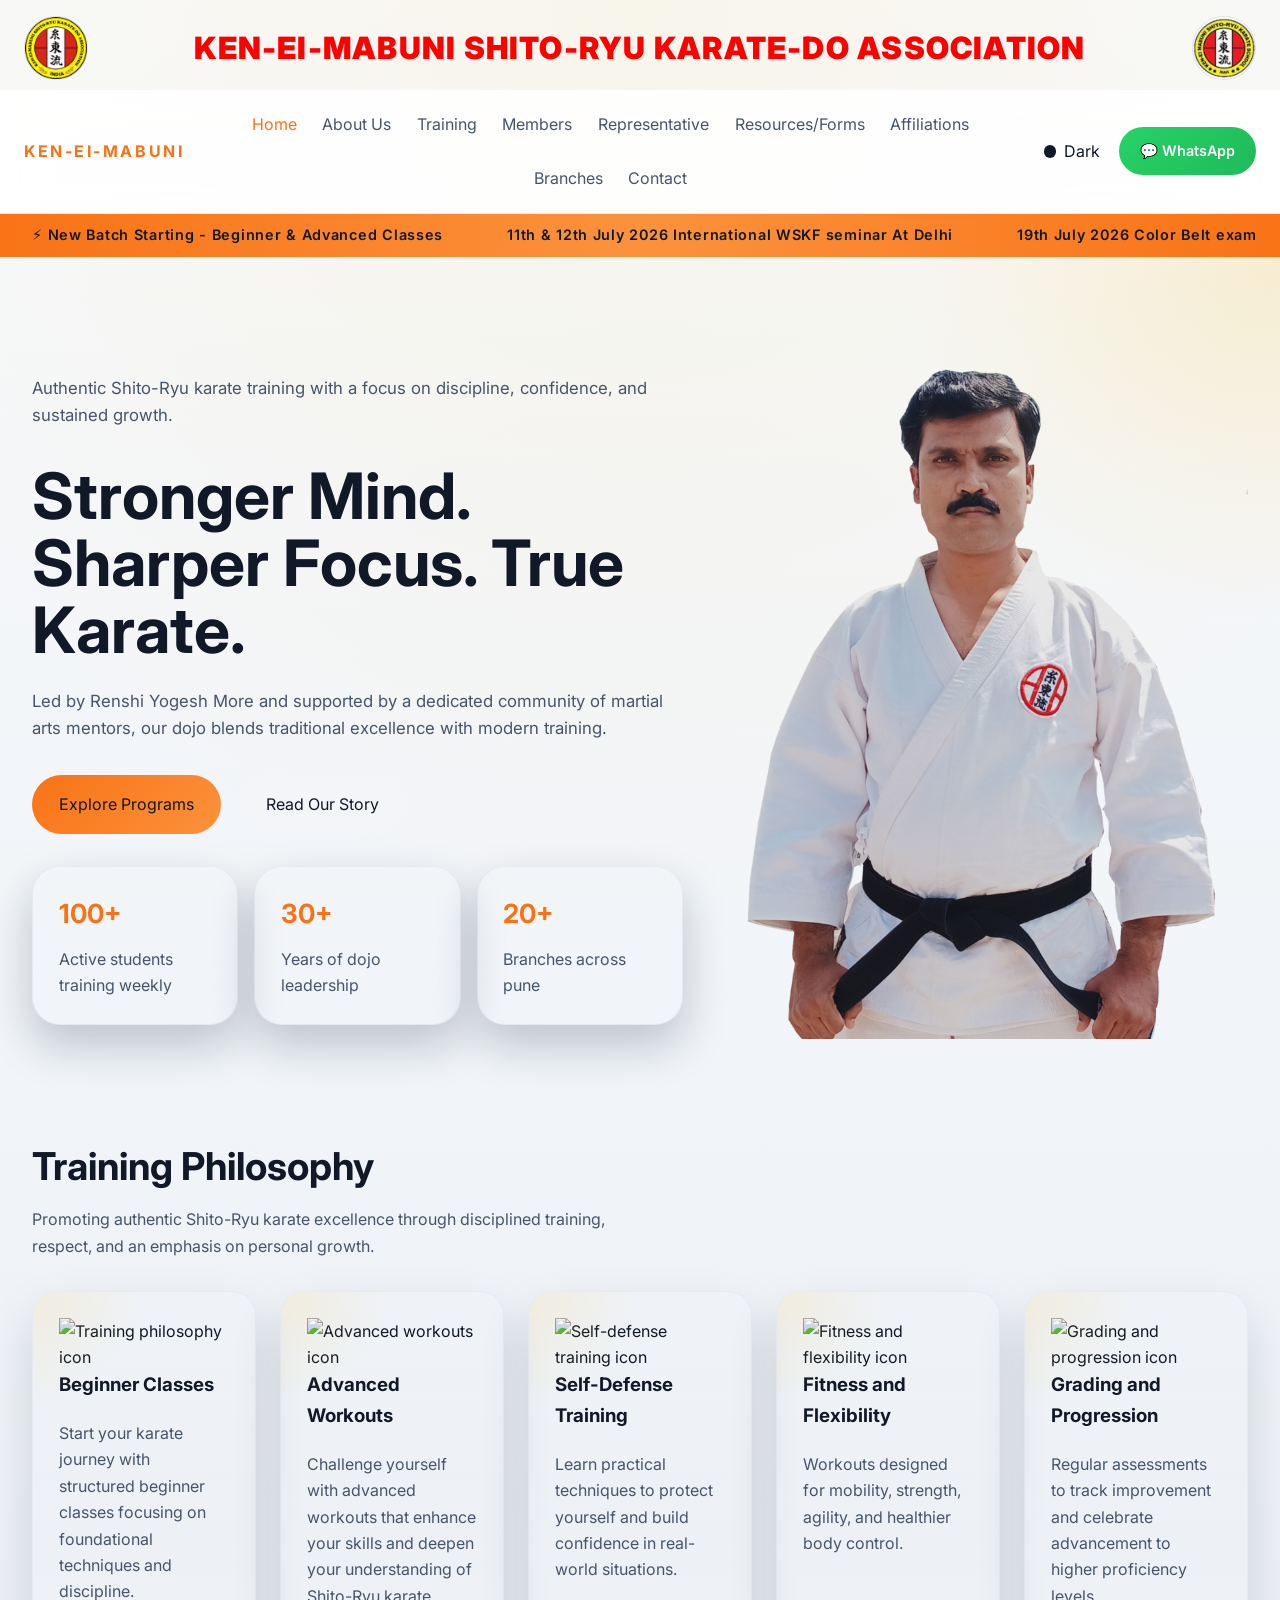
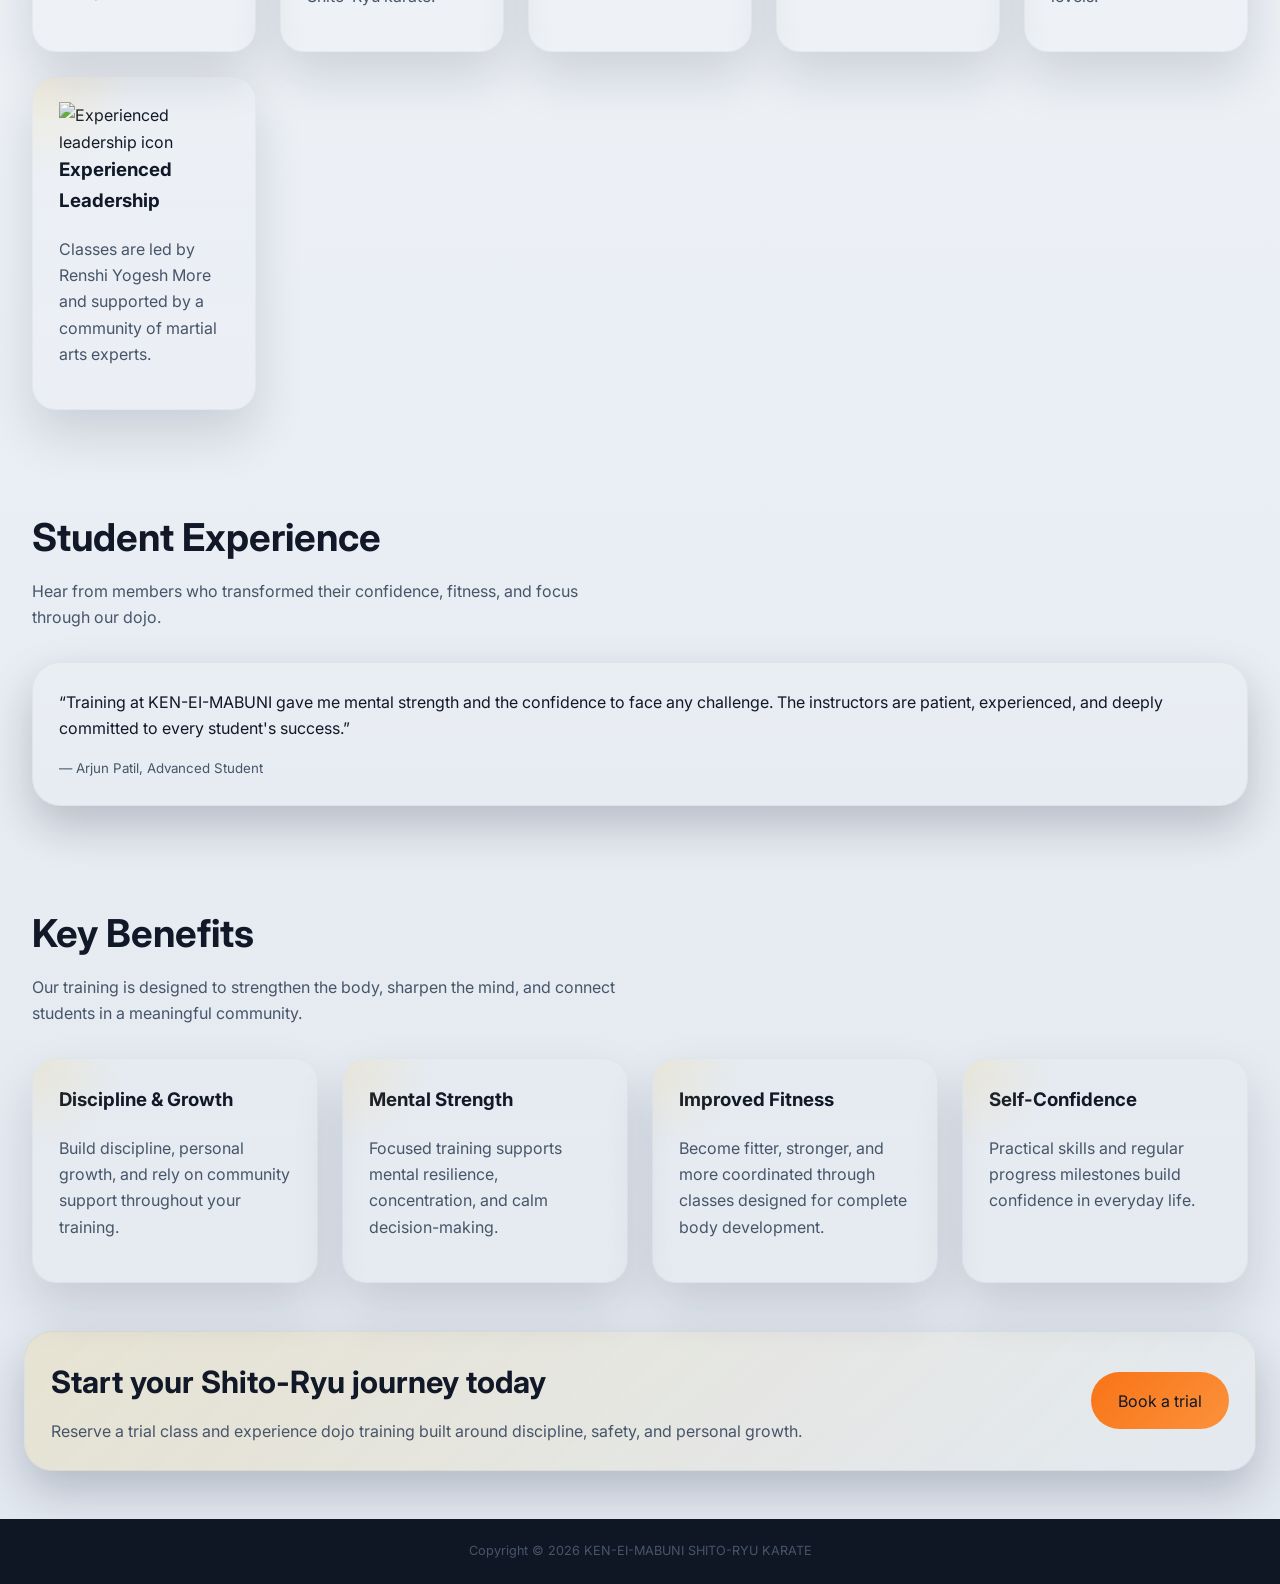
==== commit 047f23d5: "Add files via upload" ====
--- a/index.html
+++ b/index.html
@@ -19,7 +19,7 @@
           <img src="assets/Logo and other images/India Associaion logo right.png" alt="">
         </div>
         <div class="header-brand">
-          <div class="brand-title">KEN-EI-MABUNI SHITO-RYU KARATE-DO ASSOCIATION</div>
+          <div class="brand-title" style="font-size: 38px; font-weight: 900; color: red; align-items: inline;">KEN-EI-MABUNI SHITO-RYU KARATE-DO ASSOCIATION</div>
         </div>
         <div class="header-logo">
           <img src="assets/Logo and other images/Maha Associaion logo Left.png" alt="">
@@ -31,13 +31,13 @@
           <a href="index.html">Home</a>
           <a href="about.html">About Us</a>
           <a href="Training.html">Training</a>
-          <a href="contact.html">Contact</a>
           <a href="members.html">Members</a>
           <a href="representative.html">Representative</a>
-          <a href="resources.html">Resources</a>
+          <a href="resources.html">Resources/Forms</a>
           <a href="affiliations.html">Affiliations</a>
           <a href="branches.html">Branches</a>
-          <a href="exam.html">Exam Form</a>
+          <!--<a href="exam.html">Exam Form</a>-->
+          <a href="contact.html">Contact</a>
         </div>
         <div class="navbar-right">
           <button class="theme-toggle" type="button" aria-label="Toggle theme"><span></span>Light</button>
@@ -49,12 +49,16 @@
       </nav>
       <div class="updates-ticker">
         <div class="updates-ticker-content">
-          <div class="ticker-item">🎯 Spring Grading - Register Now!</div>
           <div class="ticker-item">⚡ New Batch Starting - Beginner & Advanced Classes</div>
-          <div class="ticker-item">🏆 Congratulations to Recent Belt Promotions</div>
+          <div class="ticker-item">11th & 12th July 2026 International WSKF seminar At Delhi </div>
+          <div class="ticker-item">19th July 2026 Color Belt exam</div>
           <div class="ticker-item">📢 Special Weekend Workshops - Self-Defense Focus</div>
-          <div class="ticker-item">🎯 Spring Grading - Register Now!</div>
-        </div>
+          <div class="ticker-item">🎯 25th & 26th July 2026 Shito-Ryu National Championship at Mysore selection for WSKF championship Japan </div>
+          <div class="ticker-item">25th to 27th September 2026 WSKF- World Shito-Ryu Karate championships at Japan</div>
+          <div class="ticker-item">23rd to 25th October 2026 Black Belt Exam </div>
+          <div class="ticker-item">25th October Color Belt Exam </div>
+          <div class="ticker-item">22nd November 2026 Shito-Ryu Karate championships at Pune</div>
+          </div>
       </div>
     </header>
 
@@ -71,16 +75,16 @@
             </div>
             <div class="hero-badges">
               <div class="badge-card">
-                <strong>45+</strong>
+                <strong>100+</strong>
                 <span>Active students training weekly</span>
               </div>
               <div class="badge-card">
-                <strong>12</strong>
+                <strong>30+</strong>
                 <span>Years of dojo leadership</span>
               </div>
               <div class="badge-card">
-                <strong>8</strong>
-                <span>Branches across Maharashtra</span>
+                <strong>20+</strong>
+                <span>Branches across pune</span>
               </div>
             </div>
           </div>
@@ -97,66 +101,39 @@
         </div>
         <div class="feature-grid">
           <div class="feature-card">
-            <img src="assets/Logo and other images/Beginner Classes.jpg" alt="Training philosophy icon">
+            <img src="assets/Logo and other images/Beginner Classes.png" alt="Training philosophy icon">
             <h3>Beginner Classes</h3>
             <p>Start your karate journey with structured beginner classes focusing on foundational techniques and discipline.</p>
           </div>
           <div class="feature-card">
-            <img src="assets/Logo and other images/Experienced Leadership.jpg" alt="Experienced leadership icon">
+            <img src="assets\Logo and other images\Advanced Workouts.jpg" alt="Advanced workouts icon">
+            <h3>Advanced Workouts</h3>
+            <p>Challenge yourself with advanced workouts that enhance your skills and deepen your understanding of Shito-Ryu karate.</p>
+          </div>
+          <div class="feature-card">
+            <img src="assets\Logo and other images\Self-Defense Training.jpeg" alt="Self-defense training icon">
+            <h3>Self-Defense Training</h3>
+            <p>Learn practical techniques to protect yourself and build confidence in real-world situations.</p>
+          </div>
+          <div class="feature-card">
+            <img src="assets\Logo and other images\Fitness and Flexibility.png" alt="Fitness and flexibility icon">
+            <h3>Fitness and Flexibility</h3>
+            <p>Workouts designed for mobility, strength, agility, and healthier body control.</p>
+          </div>
+          <div class="feature-card">
+            <img src="assets\Logo and other images\Grading and Progression.jpeg" alt="Grading and progression icon">
+            <h3>Grading and Progression</h3>
+            <p>Regular assessments to track improvement and celebrate advancement to higher proficiency levels.</p>
+          </div>
+          <div class="feature-card">
+            <img src="assets\Logo and other images\coach.png" alt="Experienced leadership icon">
             <h3>Experienced Leadership</h3>
             <p>Classes are led by Renshi Yogesh More and supported by a community of martial arts experts.</p>
-          </div>
-          <div class="feature-card">
-            <img src="assets/Logo and other images/Community Support.jpg" alt="Community support icon">
-            <h3>Community Support</h3>
-            <p>Students train together in a supportive, respectful environment designed to build confidence.</p>
           </div>
         </div>
       </section>
 
-      <section class="section" id="programs">
-        <div class="section-header">
-          <h2>Programs Offered</h2>
-          <p>Professional training pathways for every level, from foundational technique to advanced performance and personal safety.</p>
-        </div>
-        <div class="cards-row">
-          <div class="list-card">
-            <div class="list-card-icon">1</div>
-            <div class="list-card-content">
-              <h3>Beginner Classes</h3>
-              <p>Foundational techniques and discipline for newcomers who want to begin their Shito-Ryu journey.</p>
-            </div>
-          </div>
-          <div class="list-card">
-            <div class="list-card-icon">2</div>
-            <div class="list-card-content">
-              <h3>Advanced Workouts</h3>
-              <p>Skill enhancement and deeper understanding of Shito-Ryu karate through focused training.</p>
-            </div>
-          </div>
-          <div class="list-card">
-            <div class="list-card-icon">3</div>
-            <div class="list-card-content">
-              <h3>Self-Defense Training</h3>
-              <p>Practical techniques to help build confidence and safety in real-world situations.</p>
-            </div>
-          </div>
-          <div class="list-card">
-            <div class="list-card-icon">4</div>
-            <div class="list-card-content">
-              <h3>Fitness & Flexibility</h3>
-              <p>Workouts designed for mobility, strength, agility, and healthier body control.</p>
-            </div>
-          </div>
-          <div class="list-card">
-            <div class="list-card-icon">5</div>
-            <div class="list-card-content">
-              <h3>Grading & Progression</h3>
-              <p>Regular assessments to track improvement and celebrate advancement to higher proficiency levels.</p>
-            </div>
-          </div>
-        </div>
-      </section>
+      
 
       <section class="section">
         <div class="section-header">
--- a/styles.css
+++ b/styles.css
@@ -131,27 +131,55 @@
   font-size: 1.5rem;
   font-weight: 700;
   color: var(--accent);
+  flex-shrink: 0;
 }
 
 .header-brand {
-  flex: 1;
+  flex: 1 1 0%;
   min-width: 0;
   display: flex;
   align-items: center;
   justify-content: center;
+  overflow: hidden;
 }
 
 .brand-title {
-  color: var(--text);
+  color: red !important;
   display: block;
   width: 100%;
-  font-size: clamp(1rem, 3vw, 2.2rem);
-  font-weight: 700;
+  max-width: 100%;
+  font-size: clamp(1rem, 2.4vw, 2.5rem) !important;
+  font-weight: 900 !important;
   letter-spacing: 0.04em;
-  white-space: normal;
-  overflow-wrap: anywhere;
-  word-break: break-word;
+  white-space: nowrap;
+  overflow-wrap: normal;
+  word-break: normal;
   text-align: center;
+  padding: 0 0.5rem;
+  line-height: 1.1;
+  min-width: 0;
+}
+
+@media (max-width: 700px) {
+  .header-logo {
+    width: 44px;
+    height: 44px;
+    font-size: 1.1rem;
+  }
+
+  .brand-title {
+    font-size: clamp(0.9rem, 4vw, 1.2rem) !important;
+    padding: 0 0.2rem;
+  }
+}
+
+@media (max-width: 430px) {
+  .brand-title {
+    white-space: normal;
+    word-break: break-word;
+    font-size: clamp(0.75rem, 4.4vw, 1rem) !important;
+    line-height: 1.15;
+  }
 }
 
 .navbar {
@@ -213,6 +241,26 @@
   box-shadow: 0 8px 24px rgba(37, 211, 102, 0.35);
 }
 
+.coach-whatsapp-btn {
+  display: inline-flex;
+  align-items: center;
+  justify-content: center;
+  min-width: 2.2rem;
+  height: 2.2rem;
+  border-radius: 999px;
+  background: linear-gradient(135deg, #25d366, #20ba5a);
+  color: white;
+  text-decoration: none;
+  font-size: 0.95rem;
+  padding: 0 0.75rem;
+  margin-left: 0.75rem;
+  box-shadow: 0 10px 20px rgba(0,0,0,0.15);
+}
+
+.coach-whatsapp-btn:hover {
+  transform: translateY(-1px);
+}
+
 .page-banner {
   width: 100%;
   margin: 0;
@@ -650,7 +698,7 @@
 .service-card {
   display: grid;
   grid-template-columns: 1fr;
-  gap: 1rem;
+  gap: 0px
 }
 
 .service-card img {
@@ -768,6 +816,55 @@
 .overlay h3,
 .overlay p {
   margin: 0;
+}
+
+@media (max-width: 900px) {
+  .gallery-grid.representative-grid,
+  .gallery-grid.members-grid {
+    grid-template-columns: repeat(2, 1fr);
+    gap: 0.85rem;
+  }
+
+  .gallery-card {
+    min-height: 270px;
+  }
+
+  .gallery-card img {
+    object-position: center top;
+  }
+
+  .overlay {
+    opacity: 1;
+    transform: none;
+    background: linear-gradient(180deg, rgba(2, 6, 23, 0.12), rgba(2, 6, 23, 0.84));
+    align-items: flex-end;
+    padding: 0.9rem;
+  }
+
+  .overlay h3 {
+    font-size: 0.72rem;
+    line-height: 1.2;
+    text-shadow: 0 2px 10px rgba(0, 0, 0, 0.55);
+  }
+}
+
+@media (max-width: 640px) {
+  .gallery-grid.representative-grid,
+  .gallery-grid.members-grid {
+    grid-template-columns: 1fr;
+  }
+
+  .gallery-card {
+    min-height: 320px;
+  }
+
+  .overlay {
+    padding: 1rem;
+  }
+
+  .overlay h3 {
+    font-size: 0.82rem;
+  }
 }
 
 .footer {
@@ -865,6 +962,20 @@
   padding: 0.95rem 1.2rem;
   color: #111827;
   cursor: pointer;
+}
+
+.contact-status {
+  margin-top: 0.9rem;
+  border-radius: 12px;
+  padding: 0.85rem 0.95rem;
+  background: rgba(34, 197, 94, 0.12);
+  border: 1px solid rgba(74, 222, 128, 0.28);
+  color: var(--text);
+  display: none;
+}
+
+.contact-status.visible {
+  display: block;
 }
 
 footer small {
@@ -1193,6 +1304,7 @@
     flex-wrap: wrap;
     justify-content: space-between;
     padding-bottom: 0;
+    overflow: visible;
   }
   .brand-title {
     font-size: clamp(1rem, 4vw, 1.7rem);
@@ -1231,13 +1343,24 @@
   }
 
   .nav-links[data-menu] {
+    /* make the mobile menu float below the navbar and sit above content */
+    position: absolute;
+    left: 0;
+    right: 0;
+    top: calc(100% + 0.5rem);
     overflow: hidden;
     max-height: 0;
     opacity: 0;
+    z-index: 9999;
+    padding: 0.75rem 1rem 1rem;
+    background: rgba(8, 15, 29, 0.98);
+    border-radius: 12px;
+    box-shadow: 0 18px 40px rgba(0,0,0,0.45);
   }
 
   .nav-links[data-menu].open {
-    max-height: 600px;
+    overflow: visible;
+    max-height: 80vh;
     opacity: 1;
   }
 
@@ -1248,6 +1371,10 @@
 
   .nav-links a:last-child {
     border-bottom: none;
+  }
+
+  body.theme-light .nav-links[data-menu] a {
+    color: white;
   }
 }
 
